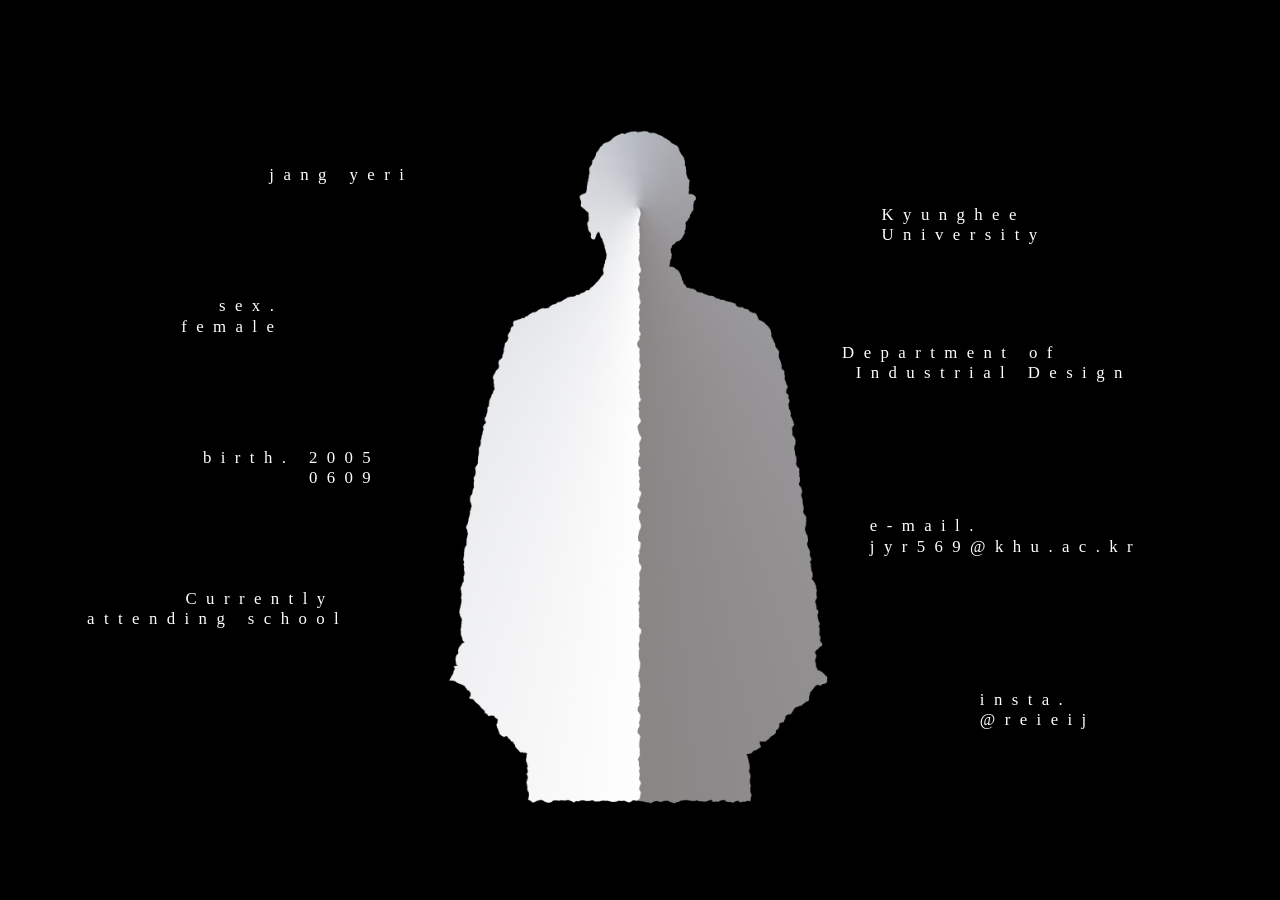
==== index.html @ 070929a3 "일단 moon만 조금 했음" ====
<!doctype html>
<html lang="ko">
<head>
  <meta charset="utf-8" />
  <meta name="viewport" content="width=device-width, initial-scale=1" />
  <title>Desktop - 1</title>
  <link rel="stylesheet" href="./style.css" />
</head>
<body>
  <div class="stage">
    <main class="frame" id="frame">
      <!-- ✅ 1440x1024 좌표계 캔버스 -->
      <div class="canvas" id="canvas">

        <div class="overlay" id="overlay" aria-hidden="true"></div>

        <img class="moon-card" id="moonCard" src="./assets/the-moon.png" alt="" />

        <img class="silhouette" id="silhouette" src="./assets/silhouette.png" alt="" />

        <div class="txt name">jang yeri</div>

        <div class="txt sex">sex.<br>female</div>

        <div class="txt birth">birth. 2005<br>0609</div>

        <div class="txt status">Currently&nbsp;<br>attending school</div>

        <a class="txt uni link" href="https://www.khu.ac.kr/" target="_blank" rel="noopener noreferrer">
          Kyunghee<br>University
        </a>

        <a class="txt dept link" href="https://id.khu.ac.kr/" target="_blank" rel="noopener noreferrer">
          Department of<br>&nbsp;Industrial Design
        </a>

        <button class="txt email copy" type="button" data-copy="jyr569@khu.ac.kr" aria-label="이메일 주소 복사">
          e-mail.<br>jyr569@khu.ac.kr
        </button>

        <a class="txt insta link" href="https://www.instagram.com/reieij/" target="_blank" rel="noopener noreferrer">
          insta.<br>@reieij
        </a>

      </div>
    </main>
  </div>

  <script>
    // =========================
    // ✅ 핵심: 프레임 "실제 보이는 크기"를 통일시키는 스케일 계산
    // =========================
    const BASE_W = 1440;
    const BASE_H = 1024;

    const frame = document.getElementById("frame");
    const canvas = document.getElementById("canvas");

    function setScale() {
      const s = Math.min(
        1,
        (window.innerWidth - 40) / BASE_W,
        (window.innerHeight - 40) / BASE_H
      );
      frame.style.setProperty("--s", s);
      canvas.style.setProperty("--s", s);
    }

    window.addEventListener("resize", setScale);
    setScale();

    // =========================
    // 설정값 (피그마 기반)
    // =========================
    const FRAME_W = 1440;
    const FRAME_H = 1024;

    const CARD_W = 371;
    const CARD_H = 636;
    const CARD_TOP = 214;

    const CARD_START_LEFT = (FRAME_W / 2) - CARD_W; // 349
    const CARD_END_LEFT = 0;
    const EDGE_EPS = 0.5;

    const silhouette = document.getElementById("silhouette");
    const moonCard = document.getElementById("moonCard");

    // 이메일 복사
    const copyBtn = document.querySelector(".copy");
    copyBtn?.addEventListener("click", async () => {
      const text = copyBtn.dataset.copy || "";
      if (!text) return;
      try {
        await navigator.clipboard.writeText(text);
      } catch {
        const ta = document.createElement("textarea");
        ta.value = text;
        document.body.appendChild(ta);
        ta.select();
        document.execCommand("copy");
        ta.remove();
      }
    });

    let active = false;
    let reachedEdge = false;
    let finalTimer = null;

    function applyCard(leftPx) {
      moonCard.style.left = `${leftPx}px`;
      moonCard.style.top = `${CARD_TOP}px`;
      moonCard.style.width = `${CARD_W}px`;
      moonCard.style.height = `${CARD_H}px`;
    }

    function getScale() {
      // ✅ 이제 rect.width는 "실제 보이는 프레임 폭"이라서 scale이 안정적으로 나옴
      const rect = frame.getBoundingClientRect();
      return rect.width / FRAME_W;
    }

    function clamp(v, min, max) { return Math.max(min, Math.min(max, v)); }
    function lerp(a, b, t) { return a + (b - a) * t; }
    function easeOutCubic(t) { return 1 - Math.pow(1 - t, 3); }

    function setOverlay(on) {
      canvas.classList.toggle("overlay-on", on);
    }
    function setFinal(on) {
      canvas.classList.toggle("final-on", on);
    }
    function clearFinalTimer() {
      if (finalTimer) {
        clearTimeout(finalTimer);
        finalTimer = null;
      }
    }

    applyCard(CARD_START_LEFT);
    moonCard.classList.add("is-hidden");

    silhouette.addEventListener("click", () => {
      active = !active;

      if (active) {
        moonCard.classList.remove("is-hidden");
        reachedEdge = false;
        clearFinalTimer();
        setFinal(false);
        setOverlay(false);
        applyCard(CARD_START_LEFT);
      } else {
        moonCard.classList.add("is-hidden");
        reachedEdge = false;
        clearFinalTimer();
        setFinal(false);
        setOverlay(false);
        applyCard(CARD_START_LEFT);
      }
    });

    window.addEventListener("mousemove", (e) => {
      if (!active) return;

      const rect = frame.getBoundingClientRect();
      const scale = getScale();

      if (
        e.clientX < rect.left || e.clientX > rect.right ||
        e.clientY < rect.top  || e.clientY > rect.bottom
      ) return;

      const x = (e.clientX - rect.left) / scale;

      const centerX = FRAME_W / 2;
      const raw = (centerX - x) / centerX;
      const t = clamp(raw, 0, 1);
      const eased = easeOutCubic(t);

      const left = lerp(CARD_START_LEFT, CARD_END_LEFT, eased);
      applyCard(left);

      if (left <= CARD_END_LEFT + EDGE_EPS) {
        if (!reachedEdge) {
          reachedEdge = true;
          setOverlay(true);

          clearFinalTimer();
          finalTimer = setTimeout(() => {
            setFinal(true);

            setTimeout(() => {
              window.location.href = "./moon.html";
            }, 900);
          }, 650);
        }
      } else {
        if (reachedEdge) {
          reachedEdge = false;
          clearFinalTimer();
          setFinal(false);
          setOverlay(false);
        }
      }
    });

    window.addEventListener("keydown", (e) => {
      if (e.key === "Escape") {
        active = false;
        moonCard.classList.add("is-hidden");
        reachedEdge = false;
        clearFinalTimer();
        setFinal(false);
        setOverlay(false);
        applyCard(CARD_START_LEFT);
      }
    });
  </script>
</body>
</html>
---- style.css ----
@font-face {
    font-family: "Pretendard";
    src: url("./fonts/PretendardVariable.ttf") format("truetype");
    font-weight: 100 900;
    font-style: normal;
    font-display: swap;
  }
  
  /* ✅ soya_ssal9 폰트 등록 (fonts 폴더에 소야쌀9.ttf가 있어야 함) */
  @font-face {
    font-family: "soya_ssal9";
    src: url("./fonts/소야쌀9.ttf") format("truetype");
    font-weight: 400;
    font-style: normal;
    font-display: swap;
  }
  
  * { box-sizing: border-box; }
  html, body {
    width: 100%;
    height: 100%;
    overflow: hidden; /* ✅ 스크롤바 자체를 없애서 100vw 차이 방지 */
  }
  
  body{
    margin:0;
    background:#000;            /* ✅ 바깥은 무조건 검정 */
    min-height:100vh;
  }
  
  /* ✅ 화면 중앙 정렬 */
  .stage{
    width:100vw;
    height:100vh;
    display:grid;
    place-items:center;
    overflow:hidden;
  }
  
  /* ✅ 프레임(=작품 화면)의 "실제 보이는 크기"를 고정
     - JS가 --s(스케일)을 계산해서 넣어줄 거임 */
  .frame{
    position:relative;
    width: calc(1440px * var(--s, 1));
    height: calc(1024px * var(--s, 1));
    overflow:hidden;
  }
  
  /* ✅ 내부 캔버스는 항상 1440x1024 좌표계 유지 */
  .canvas{
    position:absolute;
    left:0; top:0;
    width:1440px;
    height:1024px;
    transform-origin: top left;
    transform: scale(var(--s, 1));
  }
  
  /* ===============================
     index에서 쓰는 요소들
  =============================== */
  .overlay{
    position:absolute;
    inset:0;
    pointer-events:none;
    opacity:0;
    transition: opacity 360ms ease, background-color 900ms ease;
    z-index:10;
  }
  
  .canvas.overlay-on .overlay{
    opacity:1;
    background: rgba(255, 249, 235, 0.62);
    backdrop-filter: blur(10px);
    -webkit-backdrop-filter: blur(10px);
  }
  
  .canvas.final-on{
    background:#FFF9EB;
    transition: background-color 900ms ease;
  }
  
  .canvas.final-on .overlay{
    background:#FFF9EB;
  }
  
  .canvas.final-on .moon-card,
  .canvas.final-on .silhouette,
  .canvas.final-on .txt{
    transition: opacity 900ms ease;
    opacity:0;
  }
  
  /* The Moon 카드 (index) */
  .moon-card{
    position:absolute;
    width:371px;
    height:636px;
    top:214px;
    left:349px;
    display:block;
    z-index:30;
    user-select:none;
    -webkit-user-drag:none;
  }
  
  .moon-card.is-hidden{
    opacity:0;
    pointer-events:none;
  }
  
  /* 실루엣 */
  .silhouette{
    position:absolute;
    width:459px;
    height:811px;
    left: calc(50% - 459px/2 - 0.5px);
    top:126px;
    object-fit:contain;
    display:block;
    z-index:35;
    cursor:pointer;
    user-select:none;
    -webkit-user-drag:none;
  }
  
  /* 텍스트 */
  .txt{
    position:absolute;
    font-family:"Pretendard";
    font-weight:400;
    font-size:20px;
    line-height:24px;
    letter-spacing:0.56em;
    color:#fff;
    white-space: pre-line;
    z-index:20;
  }
  
  /* 링크 스타일 */
  .link{
    text-decoration:none;
    color:#fff;
    cursor:pointer;
  }
  .copy{
    background:transparent;
    border:0;
    padding:0;
    color:#fff;
    cursor:pointer;
    text-align:left;
  }
  .link:hover, .copy:hover{ opacity:0.75; }
  
  /* 좌표 */
  .name { left: 279px; top: 171px; }
  .sex { left: 174px; top: 328px; text-align:right; }
  .birth { left: 200px; top: 508px; text-align:right; }
  .status { left: 62px; top: 676px; text-align:right; }
  .uni { left: 1008px; top: 195px; }
  .dept { left: 961px; top: 359px; }
  .email { left: 994px; top: 566px; }
  .insta { left: 1125px; top: 773px; }
  
  /* ===============================
     MOON PAGE
  =============================== */
  .canvas.frame-moon{
    background:#FFF9EB; /* 프레임 내부만 베이지 */
  }
  
  .moon-center-card{
    position:absolute;
    left:50%;
    top:50%;
    transform: translate(-50%, -50%) scale(var(--scale, 1));
    transform-origin:center center;
    display:block;
    user-select:none;
    -webkit-user-drag:none;
    will-change: transform, opacity;
    transition: opacity 250ms ease;
    z-index:5;
  }
  
  .moon-card-hide{
    opacity:0;
    pointer-events:none;
  }
  
  .moon-pattern{
    position:absolute;
    inset:0;
    opacity:0;
    transition: opacity 450ms ease;
    pointer-events:none;
  
    background-image: url("./assets/moon-pattern.png");
    background-repeat: repeat;
    background-size: 1000px 1000px; /* 유지 */
  
    z-index:1;
  }
  
  .moon-pattern.is-on{ opacity:1; }
  
  /* ===============================
     FRIENDS (Desktop - 16)
  =============================== */
  .canvas.frame-friends{
    background:#FFF9EB;
  }
  
  /* ✅ friends 등장 애니메이션 래퍼 */
  .friends-enter{
    position:absolute;
    inset:0;
    opacity:0;
    transform: scale(0.985);
    transform-origin: 50% 50%;
    transition: opacity 650ms ease, transform 650ms ease;
  }
  
  .friends-enter.is-on{
    opacity:1;
    transform: scale(1);
  }
  
  /* 패턴: moon과 동일 */
  .friends-pattern{
    position:absolute;
    inset:0;
    pointer-events:none;
    z-index:0;
  
    background-image: url("./assets/moon-pattern.png");
    background-repeat: repeat;
    background-size: 1000px 1000px;
  }
  
  /* 배경 아트보드: 가로 1440 기준 중앙 배치 */
  .friends-artboard{
    position:absolute;
    left:50%;
    top:50%;
    transform: translate(-50%, -50%);
    width:1440px;
    height:auto;
  
    display:block;
    pointer-events:none;
    z-index:1;
  }
  
  /* 문구 */
  .friends-title{
    position:absolute;
    width:664px;
    height:48px;
    left: calc(50% - 664px/2);
    top:238px;
  
    font-family:'soya_ssal9';
    font-style: normal;
    font-weight:400;
    font-size:40px;
    line-height:48px;
  
    color:#FFFFFF;
    z-index:10;
  }
  
  .friends-sub{
    position:absolute;
    width:555px;
    height:24px;
    left: calc(50% - 555px/2 + 0.5px);
    top:210px;
  
    font-family:'soya_ssal9';
    font-style: normal;
    font-weight:400;
    font-size:19px;          /* ✅ 1 낮춤 */
    line-height:24px;
    letter-spacing:0.71em;
  
    color:#FFFFFF;
    z-index:10;
  }
  
  /* 번호 */
  .friends-num{
    position:absolute;
    font-family:'Passero One';
    font-style: normal;
    font-weight:400;
    font-size:40px;
    line-height:48px;
    color:#000000;
    z-index:12;
  }
  
  .friends-num.n1{ left:364px; top:352px; font-size:36px; line-height:43px; }
  .friends-num.n2{ left:482px; top:582px; }
  .friends-num.n3{ left:823px; top:580px; }
  .friends-num.n4{ left:1053px; top:344px; }
  
  /* 동물 버튼 */
  .animal{
    position:absolute;
    background:transparent;
    border:0;
    padding:0;
    cursor:pointer;
    z-index:20;
    outline:none;
  }
  
  /* 이미지 두 장 겹침 */
  .animal-basic,
  .animal-color{
    position:absolute;
    inset:0;
    width:100%;
    height:100%;
    object-fit:contain;
    user-select:none;
    -webkit-user-drag:none;
  }
  
  /* ✅ 교체 방식: 기본 보임 / 컬러 숨김 */
  .animal-basic{ opacity:1; }
  .animal-color{ opacity:0; pointer-events:none; }
  
  /* hover 시 교체 */
  .animal:hover .animal-basic{ opacity:0; }
  .animal:hover .animal-color{ opacity:1; }
  
  /* 선택 고정 */
  .animal.is-selected .animal-basic{ opacity:0; }
  .animal.is-selected .animal-color{ opacity:1; }
  
  /* 피그마 확정 좌표 */
  .animal.a1{ left: 310px; top: 344px; width: 254px; height: 295px; }      /* snake */
  .animal.a2{ left: 492px; top: 610px; width: 198px; height: 204px; }      /* frog */
  .animal.a3{ left: 790px; top: 651px; width: 249px; height: 149px; }      /* spider */
  .animal.a4{ left: 851px; top: 368px; width: 284.5px; height: 216px; }    /* 91 */
  
/* ===============================
   FRIENDS: 선택 후 black_cloud 연출
=============================== */

/* overlay는 캔버스(1440x1024) 전체를 덮는 레이어 */
.friends-overlay{
    position:absolute;
    inset:0;
    opacity:0;
    pointer-events:none;
    z-index:200; /* 동물/텍스트보다 위 */
    transition: opacity 200ms ease;
  }
  
  .friends-overlay.is-on{
    opacity:1;
  }
  
  /* ✅ 마지막에 베이지가 남는 문제 해결용 "검정 완전 덮기" 레이어 */
  .black-fill{
    position:absolute;
    inset:0;
    background:#000;
    opacity:0;
    transition: opacity 900ms ease;
    z-index:0;
  }
  
  /* ✅ is-expand(덮기 단계)에서 검정이 완전히 올라오게 */
  .friends-overlay.is-expand .black-fill{
    opacity:1;
  }
  
  /* black_cloud (정중앙 png) */
  .black-cloud{
    position:absolute;
    left:50%;
    top:50%;
    width:974px;     /* 피그마 Vector 크기 */
    height:618px;
    transform: translate(-50%, -50%) scale(var(--cloud-scale, 0.72));
    transform-origin:center center;
    will-change: transform, opacity;
    opacity:1;
    transition: transform 1400ms ease;
    z-index:1; /* ✅ black-fill 위 */
  }
  
  /* 텍스트 공통 */
  .cloud-text{
    position:absolute;
    left:50%;
    top:50%;
    transform: translate(-50%, -50%);
    width: 640px;
    text-align:center;
  
    font-family: 'soya_ssal9';
    font-weight:400;
    font-size:40px;
    line-height:48px;
    color:#FFFFFF;
  
    opacity:0;
    transition: opacity 220ms ease;
    z-index:2; /* ✅ black-cloud 위 */
  }
  
  /* 1번 문구 */
  .cloud-text-1.is-on{ opacity:1; }
  
  /* 2번 문구 */
  .cloud-text-2{ opacity:0; }
  .cloud-text-2.is-on{ opacity:1; }
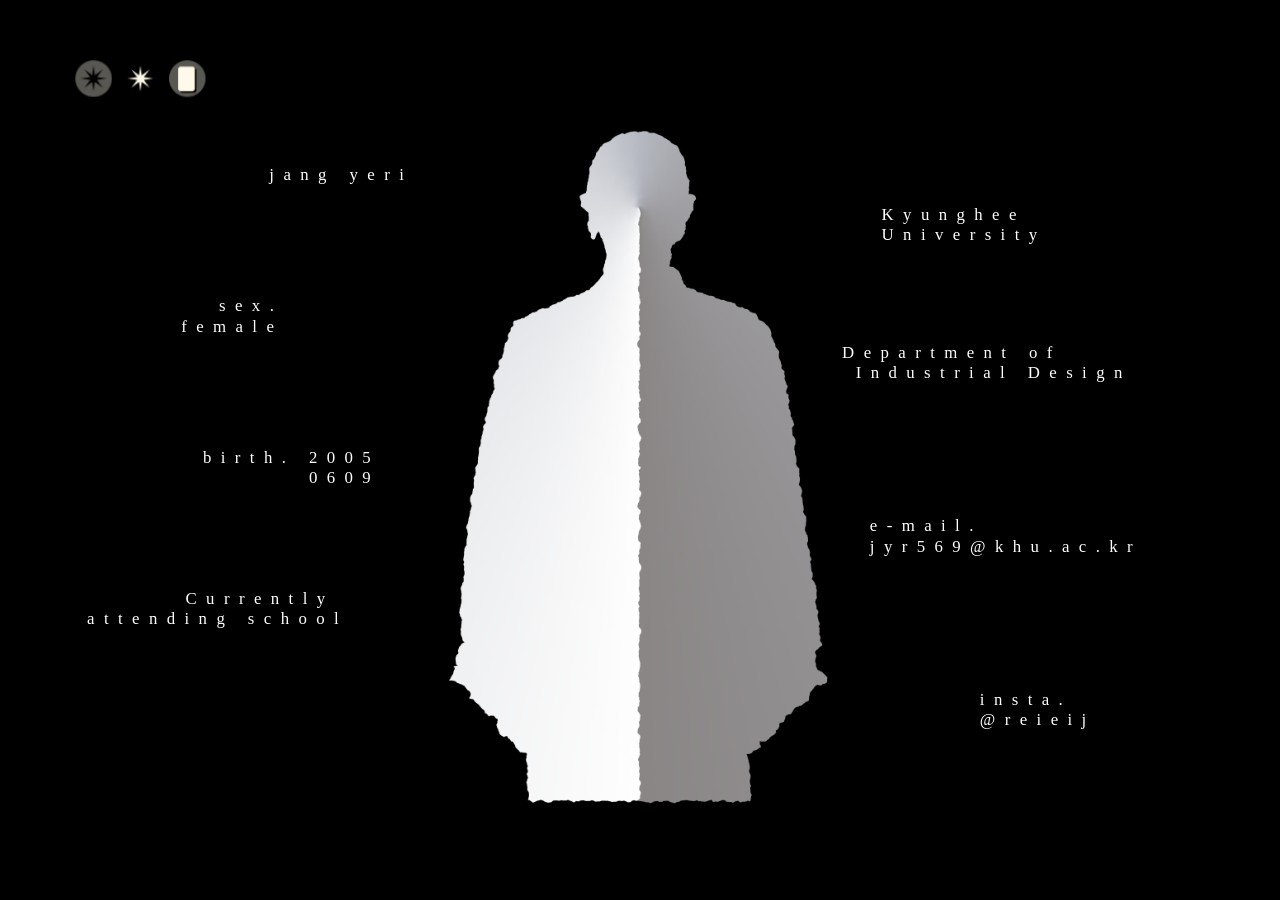
==== commit a5909cad: "더 다듬기" ====
--- a/index.html
+++ b/index.html
@@ -14,7 +14,11 @@
 
         <div class="overlay" id="overlay" aria-hidden="true"></div>
 
+        <!-- ✅ Moon 카드 -->
         <img class="moon-card" id="moonCard" src="./assets/the-moon.png" alt="" />
+
+        <!-- ✅ Sun 카드 (Moon과 동일 기능, 반대 방향) -->
+        <img class="sun-card" id="sunCard" src="./assets/the-sun.png" alt="" draggable="false" />
 
         <img class="silhouette" id="silhouette" src="./assets/silhouette.png" alt="" />
 
@@ -41,6 +45,21 @@
         <a class="txt insta link" href="https://www.instagram.com/reieij/" target="_blank" rel="noopener noreferrer">
           insta.<br>@reieij
         </a>
+
+        <!-- ✅ 좌측 하단 바로가기 토큰 (index / moon-room / sun-room 전용) -->
+<div class="nav-tokens" aria-label="quick navigation">
+  <button class="nav-token" type="button" id="MoonGo" aria-label="MoonGo">
+    <img src="./assets/MoonGo.png" alt="" draggable="false" />
+  </button>
+
+  <button class="nav-token" type="button" id="SunGo" aria-label="SunGo">
+    <img src="./assets/SunGo.png" alt="" draggable="false" />
+  </button>
+
+  <button class="nav-token" type="button" id="HomeGo" aria-label="HomeGo">
+    <img src="./assets/HomeGo.png" alt="" draggable="false" />
+  </button>
+</div>
 
       </div>
     </main>
@@ -79,12 +98,21 @@
     const CARD_H = 636;
     const CARD_TOP = 214;
 
+    // Moon: 중앙(왼쪽 절반)에서 시작 → 왼쪽 끝(0)으로
+    // ✅ moon의 오른쪽 경계가 중심선(720)에 붙는 시작점
     const CARD_START_LEFT = (FRAME_W / 2) - CARD_W; // 349
     const CARD_END_LEFT = 0;
+
+    // Sun: "중심선(1440/2)"에서 시작 → 오른쪽 끝으로
+    // ✅ sun의 왼쪽 경계가 중심선(720)에 붙는 시작점
+    const SUN_START_LEFT = (FRAME_W / 2); // 720
+    const SUN_END_LEFT = FRAME_W - CARD_W;
+
     const EDGE_EPS = 0.5;
 
     const silhouette = document.getElementById("silhouette");
     const moonCard = document.getElementById("moonCard");
+    const sunCard = document.getElementById("sunCard");
 
     // 이메일 복사
     const copyBtn = document.querySelector(".copy");
@@ -107,15 +135,22 @@
     let reachedEdge = false;
     let finalTimer = null;
 
-    function applyCard(leftPx) {
+    function applyMoonCard(leftPx) {
       moonCard.style.left = `${leftPx}px`;
       moonCard.style.top = `${CARD_TOP}px`;
       moonCard.style.width = `${CARD_W}px`;
       moonCard.style.height = `${CARD_H}px`;
     }
 
+    function applySunCard(leftPx) {
+      sunCard.style.left = `${leftPx}px`;
+      sunCard.style.top = `${CARD_TOP}px`;
+      sunCard.style.width = `${CARD_W}px`;
+      sunCard.style.height = `${CARD_H}px`;
+    }
+
     function getScale() {
-      // ✅ 이제 rect.width는 "실제 보이는 프레임 폭"이라서 scale이 안정적으로 나옴
+      // ✅ rect.width는 "실제 보이는 프레임 폭"이라서 scale이 안정적으로 나옴
       const rect = frame.getBoundingClientRect();
       return rect.width / FRAME_W;
     }
@@ -137,26 +172,40 @@
       }
     }
 
-    applyCard(CARD_START_LEFT);
+    // 초기 위치(둘 다 중심선에 붙어있는 "대기" 위치)
+    applyMoonCard(CARD_START_LEFT);
+    applySunCard(SUN_START_LEFT);
+
+    // 시작은 둘 다 숨김
     moonCard.classList.add("is-hidden");
+    sunCard.classList.add("is-hidden");
 
     silhouette.addEventListener("click", () => {
       active = !active;
 
       if (active) {
+        // ✅ active 켜면 일단 moon만 보여주고 시작(왼쪽 감성)
         moonCard.classList.remove("is-hidden");
+        sunCard.classList.add("is-hidden");
+
         reachedEdge = false;
         clearFinalTimer();
         setFinal(false);
         setOverlay(false);
-        applyCard(CARD_START_LEFT);
+
+        applyMoonCard(CARD_START_LEFT);
+        applySunCard(SUN_START_LEFT);
       } else {
         moonCard.classList.add("is-hidden");
+        sunCard.classList.add("is-hidden");
+
         reachedEdge = false;
         clearFinalTimer();
         setFinal(false);
         setOverlay(false);
-        applyCard(CARD_START_LEFT);
+
+        applyMoonCard(CARD_START_LEFT);
+        applySunCard(SUN_START_LEFT);
       }
     });
 
@@ -172,35 +221,105 @@
       ) return;
 
       const x = (e.clientX - rect.left) / scale;
-
       const centerX = FRAME_W / 2;
-      const raw = (centerX - x) / centerX;
-      const t = clamp(raw, 0, 1);
-      const eased = easeOutCubic(t);
-
-      const left = lerp(CARD_START_LEFT, CARD_END_LEFT, eased);
-      applyCard(left);
-
-      if (left <= CARD_END_LEFT + EDGE_EPS) {
-        if (!reachedEdge) {
-          reachedEdge = true;
-          setOverlay(true);
-
-          clearFinalTimer();
-          finalTimer = setTimeout(() => {
-            setFinal(true);
-
-            setTimeout(() => {
-              window.location.href = "./moon.html";
-            }, 900);
-          }, 650);
-        }
-      } else {
-        if (reachedEdge) {
+
+      // =========================
+      // ✅ 좌/우에 따라 카드 1장만 보이기
+      // =========================
+      const isLeftSide = (x <= centerX);
+
+      if (isLeftSide) {
+        // 🌙 왼쪽: moon만 보임
+        if (moonCard.classList.contains("is-hidden")) {
+          moonCard.classList.remove("is-hidden");
+          sunCard.classList.add("is-hidden");
+
           reachedEdge = false;
           clearFinalTimer();
           setFinal(false);
           setOverlay(false);
+
+          // sun은 중심선으로 다시 붙여둠(대기)
+          applySunCard(SUN_START_LEFT);
+        }
+
+        // 🌙 MOON: 중심선에서 시작해서 왼쪽 끝으로
+        const rawMoon = (centerX - x) / centerX;  // 0(중앙) -> 1(왼쪽 끝)
+        const tMoon = clamp(rawMoon, 0, 1);
+        const easedMoon = easeOutCubic(tMoon);
+
+        const moonLeft = lerp(CARD_START_LEFT, CARD_END_LEFT, easedMoon);
+        applyMoonCard(moonLeft);
+
+        const moonHit = (moonLeft <= CARD_END_LEFT + EDGE_EPS);
+
+        if (moonHit) {
+          if (!reachedEdge) {
+            reachedEdge = true;
+            setOverlay(true);
+
+            clearFinalTimer();
+            finalTimer = setTimeout(() => {
+              setFinal(true);
+              setTimeout(() => {
+                window.location.href = "./moon.html";
+              }, 900);
+            }, 650);
+          }
+        } else {
+          if (reachedEdge) {
+            reachedEdge = false;
+            clearFinalTimer();
+            setFinal(false);
+            setOverlay(false);
+          }
+        }
+
+      } else {
+        // ☀️ 오른쪽: sun만 보임
+        if (sunCard.classList.contains("is-hidden")) {
+          sunCard.classList.remove("is-hidden");
+          moonCard.classList.add("is-hidden");
+
+          reachedEdge = false;
+          clearFinalTimer();
+          setFinal(false);
+          setOverlay(false);
+
+          // moon은 중심선 기준 시작 위치로 다시(대기)
+          applyMoonCard(CARD_START_LEFT);
+        }
+
+        // ☀️ SUN: 중심선에서 시작해서 오른쪽 끝으로
+        const rawSun = (x - centerX) / centerX;   // 0(중앙) -> 1(오른쪽 끝)
+        const tSun = clamp(rawSun, 0, 1);
+        const easedSun = easeOutCubic(tSun);
+
+        const sunLeft = lerp(SUN_START_LEFT, SUN_END_LEFT, easedSun);
+        applySunCard(sunLeft);
+
+        const sunHit = (sunLeft >= SUN_END_LEFT - EDGE_EPS);
+
+        if (sunHit) {
+          if (!reachedEdge) {
+            reachedEdge = true;
+            setOverlay(true);
+
+            clearFinalTimer();
+            finalTimer = setTimeout(() => {
+              setFinal(true);
+              setTimeout(() => {
+                window.location.href = "./sun.html";
+              }, 900);
+            }, 650);
+          }
+        } else {
+          if (reachedEdge) {
+            reachedEdge = false;
+            clearFinalTimer();
+            setFinal(false);
+            setOverlay(false);
+          }
         }
       }
     });
@@ -208,14 +327,36 @@
     window.addEventListener("keydown", (e) => {
       if (e.key === "Escape") {
         active = false;
+
         moonCard.classList.add("is-hidden");
+        sunCard.classList.add("is-hidden");
+
         reachedEdge = false;
         clearFinalTimer();
         setFinal(false);
         setOverlay(false);
-        applyCard(CARD_START_LEFT);
+
+        applyMoonCard(CARD_START_LEFT);
+        applySunCard(SUN_START_LEFT);
       }
     });
+
+    // =========================
+// ✅ 좌측 하단 토큰 네비게이션 (index)
+// =========================
+document.getElementById("MoonGo")?.addEventListener("click", () => {
+  window.location.href = "./moon-room.html";
+});
+
+document.getElementById("SunGo")?.addEventListener("click", () => {
+  // ✅ sun-room.html은 나중에 만들 예정
+  // window.location.href = "./sun-room.html";
+});
+
+document.getElementById("HomeGo")?.addEventListener("click", () => {
+  // ✅ index에서 HomeGo는 "새로고침" 용도
+  window.location.reload();
+});
   </script>
 </body>
 </html>
--- a/style.css
+++ b/style.css
@@ -1,423 +1,618 @@
 @font-face {
-    font-family: "Pretendard";
-    src: url("./fonts/PretendardVariable.ttf") format("truetype");
-    font-weight: 100 900;
-    font-style: normal;
-    font-display: swap;
-  }
-  
-  /* ✅ soya_ssal9 폰트 등록 (fonts 폴더에 소야쌀9.ttf가 있어야 함) */
-  @font-face {
-    font-family: "soya_ssal9";
-    src: url("./fonts/소야쌀9.ttf") format("truetype");
-    font-weight: 400;
-    font-style: normal;
-    font-display: swap;
-  }
-  
-  * { box-sizing: border-box; }
-  html, body {
-    width: 100%;
-    height: 100%;
-    overflow: hidden; /* ✅ 스크롤바 자체를 없애서 100vw 차이 방지 */
-  }
-  
-  body{
-    margin:0;
-    background:#000;            /* ✅ 바깥은 무조건 검정 */
-    min-height:100vh;
-  }
-  
-  /* ✅ 화면 중앙 정렬 */
-  .stage{
-    width:100vw;
-    height:100vh;
-    display:grid;
-    place-items:center;
-    overflow:hidden;
-  }
-  
-  /* ✅ 프레임(=작품 화면)의 "실제 보이는 크기"를 고정
-     - JS가 --s(스케일)을 계산해서 넣어줄 거임 */
-  .frame{
-    position:relative;
-    width: calc(1440px * var(--s, 1));
-    height: calc(1024px * var(--s, 1));
-    overflow:hidden;
-  }
-  
-  /* ✅ 내부 캔버스는 항상 1440x1024 좌표계 유지 */
-  .canvas{
-    position:absolute;
-    left:0; top:0;
-    width:1440px;
-    height:1024px;
-    transform-origin: top left;
-    transform: scale(var(--s, 1));
-  }
-  
-  /* ===============================
-     index에서 쓰는 요소들
-  =============================== */
-  .overlay{
-    position:absolute;
-    inset:0;
-    pointer-events:none;
-    opacity:0;
-    transition: opacity 360ms ease, background-color 900ms ease;
-    z-index:10;
-  }
-  
-  .canvas.overlay-on .overlay{
-    opacity:1;
-    background: rgba(255, 249, 235, 0.62);
-    backdrop-filter: blur(10px);
-    -webkit-backdrop-filter: blur(10px);
-  }
-  
-  .canvas.final-on{
-    background:#FFF9EB;
-    transition: background-color 900ms ease;
-  }
-  
-  .canvas.final-on .overlay{
-    background:#FFF9EB;
-  }
-  
-  .canvas.final-on .moon-card,
-  .canvas.final-on .silhouette,
-  .canvas.final-on .txt{
-    transition: opacity 900ms ease;
-    opacity:0;
-  }
-  
-  /* The Moon 카드 (index) */
-  .moon-card{
-    position:absolute;
-    width:371px;
-    height:636px;
-    top:214px;
-    left:349px;
-    display:block;
-    z-index:30;
-    user-select:none;
-    -webkit-user-drag:none;
-  }
-  
-  .moon-card.is-hidden{
-    opacity:0;
-    pointer-events:none;
-  }
-  
-  /* 실루엣 */
-  .silhouette{
-    position:absolute;
-    width:459px;
-    height:811px;
-    left: calc(50% - 459px/2 - 0.5px);
-    top:126px;
-    object-fit:contain;
-    display:block;
-    z-index:35;
-    cursor:pointer;
-    user-select:none;
-    -webkit-user-drag:none;
-  }
-  
-  /* 텍스트 */
-  .txt{
-    position:absolute;
-    font-family:"Pretendard";
-    font-weight:400;
-    font-size:20px;
-    line-height:24px;
-    letter-spacing:0.56em;
-    color:#fff;
-    white-space: pre-line;
-    z-index:20;
-  }
-  
-  /* 링크 스타일 */
-  .link{
-    text-decoration:none;
-    color:#fff;
-    cursor:pointer;
-  }
-  .copy{
-    background:transparent;
-    border:0;
-    padding:0;
-    color:#fff;
-    cursor:pointer;
-    text-align:left;
-  }
-  .link:hover, .copy:hover{ opacity:0.75; }
-  
-  /* 좌표 */
-  .name { left: 279px; top: 171px; }
-  .sex { left: 174px; top: 328px; text-align:right; }
-  .birth { left: 200px; top: 508px; text-align:right; }
-  .status { left: 62px; top: 676px; text-align:right; }
-  .uni { left: 1008px; top: 195px; }
-  .dept { left: 961px; top: 359px; }
-  .email { left: 994px; top: 566px; }
-  .insta { left: 1125px; top: 773px; }
-  
-  /* ===============================
-     MOON PAGE
-  =============================== */
-  .canvas.frame-moon{
-    background:#FFF9EB; /* 프레임 내부만 베이지 */
-  }
-  
-  .moon-center-card{
-    position:absolute;
-    left:50%;
-    top:50%;
-    transform: translate(-50%, -50%) scale(var(--scale, 1));
-    transform-origin:center center;
-    display:block;
-    user-select:none;
-    -webkit-user-drag:none;
-    will-change: transform, opacity;
-    transition: opacity 250ms ease;
-    z-index:5;
-  }
-  
-  .moon-card-hide{
-    opacity:0;
-    pointer-events:none;
-  }
-  
-  .moon-pattern{
-    position:absolute;
-    inset:0;
-    opacity:0;
-    transition: opacity 450ms ease;
-    pointer-events:none;
-  
-    background-image: url("./assets/moon-pattern.png");
-    background-repeat: repeat;
-    background-size: 1000px 1000px; /* 유지 */
-  
-    z-index:1;
-  }
-  
-  .moon-pattern.is-on{ opacity:1; }
-  
-  /* ===============================
-     FRIENDS (Desktop - 16)
-  =============================== */
-  .canvas.frame-friends{
-    background:#FFF9EB;
-  }
-  
-  /* ✅ friends 등장 애니메이션 래퍼 */
-  .friends-enter{
-    position:absolute;
-    inset:0;
-    opacity:0;
-    transform: scale(0.985);
-    transform-origin: 50% 50%;
-    transition: opacity 650ms ease, transform 650ms ease;
-  }
-  
-  .friends-enter.is-on{
-    opacity:1;
-    transform: scale(1);
-  }
-  
-  /* 패턴: moon과 동일 */
-  .friends-pattern{
-    position:absolute;
-    inset:0;
-    pointer-events:none;
-    z-index:0;
-  
-    background-image: url("./assets/moon-pattern.png");
-    background-repeat: repeat;
-    background-size: 1000px 1000px;
-  }
-  
-  /* 배경 아트보드: 가로 1440 기준 중앙 배치 */
-  .friends-artboard{
-    position:absolute;
-    left:50%;
-    top:50%;
-    transform: translate(-50%, -50%);
-    width:1440px;
-    height:auto;
-  
-    display:block;
-    pointer-events:none;
-    z-index:1;
-  }
-  
-  /* 문구 */
-  .friends-title{
-    position:absolute;
-    width:664px;
-    height:48px;
-    left: calc(50% - 664px/2);
-    top:238px;
-  
-    font-family:'soya_ssal9';
-    font-style: normal;
-    font-weight:400;
-    font-size:40px;
-    line-height:48px;
-  
-    color:#FFFFFF;
-    z-index:10;
-  }
-  
-  .friends-sub{
-    position:absolute;
-    width:555px;
-    height:24px;
-    left: calc(50% - 555px/2 + 0.5px);
-    top:210px;
-  
-    font-family:'soya_ssal9';
-    font-style: normal;
-    font-weight:400;
-    font-size:19px;          /* ✅ 1 낮춤 */
-    line-height:24px;
-    letter-spacing:0.71em;
-  
-    color:#FFFFFF;
-    z-index:10;
-  }
-  
-  /* 번호 */
-  .friends-num{
-    position:absolute;
-    font-family:'Passero One';
-    font-style: normal;
-    font-weight:400;
-    font-size:40px;
-    line-height:48px;
-    color:#000000;
-    z-index:12;
-  }
-  
-  .friends-num.n1{ left:364px; top:352px; font-size:36px; line-height:43px; }
-  .friends-num.n2{ left:482px; top:582px; }
-  .friends-num.n3{ left:823px; top:580px; }
-  .friends-num.n4{ left:1053px; top:344px; }
-  
-  /* 동물 버튼 */
-  .animal{
-    position:absolute;
-    background:transparent;
-    border:0;
-    padding:0;
-    cursor:pointer;
-    z-index:20;
-    outline:none;
-  }
-  
-  /* 이미지 두 장 겹침 */
-  .animal-basic,
-  .animal-color{
-    position:absolute;
-    inset:0;
-    width:100%;
-    height:100%;
-    object-fit:contain;
-    user-select:none;
-    -webkit-user-drag:none;
-  }
-  
-  /* ✅ 교체 방식: 기본 보임 / 컬러 숨김 */
-  .animal-basic{ opacity:1; }
-  .animal-color{ opacity:0; pointer-events:none; }
-  
-  /* hover 시 교체 */
-  .animal:hover .animal-basic{ opacity:0; }
-  .animal:hover .animal-color{ opacity:1; }
-  
-  /* 선택 고정 */
-  .animal.is-selected .animal-basic{ opacity:0; }
-  .animal.is-selected .animal-color{ opacity:1; }
-  
-  /* 피그마 확정 좌표 */
-  .animal.a1{ left: 310px; top: 344px; width: 254px; height: 295px; }      /* snake */
-  .animal.a2{ left: 492px; top: 610px; width: 198px; height: 204px; }      /* frog */
-  .animal.a3{ left: 790px; top: 651px; width: 249px; height: 149px; }      /* spider */
-  .animal.a4{ left: 851px; top: 368px; width: 284.5px; height: 216px; }    /* 91 */
-  
+  font-family: "Pretendard";
+  src: url("./fonts/PretendardVariable.ttf") format("truetype");
+  font-weight: 100 900;
+  font-style: normal;
+  font-display: swap;
+}
+
+/* ✅ soya_ssal9 폰트 등록 (fonts 폴더에 소야쌀9.ttf가 있어야 함) */
+@font-face {
+  font-family: "soya_ssal9";
+  src: url("./fonts/소야쌀9.ttf") format("truetype");
+  font-weight: 400;
+  font-style: normal;
+  font-display: swap;
+}
+
+* { box-sizing: border-box; }
+html, body {
+  width: 100%;
+  height: 100%;
+  overflow: hidden; /* ✅ 스크롤바 자체를 없애서 100vw 차이 방지 */
+}
+
+body{
+  margin:0;
+  background:#000;            /* ✅ 바깥은 무조건 검정 */
+  min-height:100vh;
+}
+
+/* ✅ 화면 중앙 정렬 */
+.stage{
+  width:100vw;
+  height:100vh;
+  display:grid;
+  place-items:center;
+  overflow:hidden;
+}
+
+/* ✅ 프레임(=작품 화면)의 "실제 보이는 크기"를 고정
+   - JS가 --s(스케일)을 계산해서 넣어줄 거임 */
+.frame{
+  position:relative;
+  width: calc(1440px * var(--s, 1));
+  height: calc(1024px * var(--s, 1));
+  overflow:hidden;
+}
+
+/* ✅ 내부 캔버스는 항상 1440x1024 좌표계 유지 */
+.canvas{
+  position:absolute;
+  left:0; top:0;
+  width:1440px;
+  height:1024px;
+  transform-origin: top left;
+  transform: scale(var(--s, 1));
+}
+
+/* ===============================
+   index에서 쓰는 요소들
+=============================== */
+.overlay{
+  position:absolute;
+  inset:0;
+  pointer-events:none;
+  opacity:0;
+  transition: opacity 360ms ease, background-color 900ms ease;
+  z-index:10;
+}
+
+.canvas.overlay-on .overlay{
+  opacity:1;
+  background: rgba(255, 249, 235, 0.62);
+  backdrop-filter: blur(10px);
+  -webkit-backdrop-filter: blur(10px);
+}
+
+.canvas.final-on{
+  background:#FFF9EB;
+  transition: background-color 900ms ease;
+}
+
+.canvas.final-on .overlay{
+  background:#FFF9EB;
+}
+
+/* ✅ moon/sun 둘 다 final-on에서 함께 사라지게 */
+.canvas.final-on .moon-card,
+.canvas.final-on .sun-card,
+.canvas.final-on .silhouette,
+.canvas.final-on .txt{
+  transition: opacity 900ms ease;
+  opacity:0;
+}
+
+/* The Moon 카드 (index) */
+.moon-card{
+  position:absolute;
+  width:371px;
+  height:636px;
+  top:214px;
+  left:349px;
+  display:block;
+  z-index:30;
+  user-select:none;
+  -webkit-user-drag:none;
+}
+
+.moon-card.is-hidden{
+  opacity:0;
+  pointer-events:none;
+}
+
+/* The Sun 카드 (index) */
+.sun-card{
+  position:absolute;
+  width:371px;
+  height:636px;
+  top:214px;
+  left:720px; /* JS가 매번 left를 덮어쓰지만 기본값은 중심선 */
+  display:block;
+  z-index:30;
+  user-select:none;
+  -webkit-user-drag:none;
+}
+.sun-card.is-hidden{
+  opacity:0;
+  pointer-events:none;
+}
+
+/* 실루엣 */
+.silhouette{
+  position:absolute;
+  width:459px;
+  height:811px;
+  left: calc(50% - 459px/2 - 0.5px);
+  top:126px;
+  object-fit:contain;
+  display:block;
+  z-index:35;
+  cursor:pointer;
+  user-select:none;
+  -webkit-user-drag:none;
+}
+
+/* 텍스트 */
+.txt{
+  position:absolute;
+  font-family:"Pretendard";
+  font-weight:400;
+  font-size:20px;
+  line-height:24px;
+  letter-spacing:0.56em;
+  color:#fff;
+  white-space: pre-line;
+  z-index:20;
+}
+
+/* 링크 스타일 */
+.link{
+  text-decoration:none;
+  color:#fff;
+  cursor:pointer;
+}
+.copy{
+  background:transparent;
+  border:0;
+  padding:0;
+  color:#fff;
+  cursor:pointer;
+  text-align:left;
+}
+.link:hover, .copy:hover{ opacity:0.75; }
+
+/* 좌표 */
+.name { left: 279px; top: 171px; }
+.sex { left: 174px; top: 328px; text-align:right; }
+.birth { left: 200px; top: 508px; text-align:right; }
+.status { left: 62px; top: 676px; text-align:right; }
+.uni { left: 1008px; top: 195px; }
+.dept { left: 961px; top: 359px; }
+.email { left: 994px; top: 566px; }
+.insta { left: 1125px; top: 773px; }
+
+/* ===============================
+   MOON PAGE
+=============================== */
+.canvas.frame-moon{
+  background:#FFF9EB; /* 프레임 내부만 베이지 */
+}
+
+.moon-center-card{
+  position:absolute;
+  left:50%;
+  top:50%;
+  transform: translate(-50%, -50%) scale(var(--scale, 1));
+  transform-origin:center center;
+  display:block;
+  user-select:none;
+  -webkit-user-drag:none;
+  will-change: transform, opacity;
+  transition: opacity 250ms ease;
+  z-index:5;
+}
+
+.moon-card-hide{
+  opacity:0;
+  pointer-events:none;
+}
+
+.moon-pattern{
+  position:absolute;
+  inset:0;
+  opacity:0;
+  transition: opacity 450ms ease;
+  pointer-events:none;
+
+  background-image: url("./assets/moon-pattern.png");
+  background-repeat: repeat;
+
+  /* ✅ 핵심: 캔버스 비율에 맞춘 타일 크기 */
+  background-size: 1440px 1024px;
+  background-position: 0 0;
+
+  /* ✅ scale + repeat에서 생기는 미세 줄 방지 */
+  transform: translateZ(0);
+  backface-visibility: hidden;
+
+  z-index:1;
+}
+
+.moon-pattern.is-on{ opacity:1; }
+
+/* ===============================
+   SUN PAGE
+=============================== */
+.canvas.frame-sun{
+  background:#FFF9EB; /* ✅ 기존 베이지 유지 */
+}
+
+.sun-center-card{
+  position:absolute;
+  left:50%;
+  top:50%;
+  transform: translate(-50%, -50%) scale(var(--scale, 1));
+  transform-origin:center center;
+  display:block;
+  user-select:none;
+  -webkit-user-drag:none;
+  will-change: transform, opacity;
+  transition: opacity 250ms ease;
+  z-index:5;
+}
+
+.sun-card-hide{
+  opacity:0;
+  pointer-events:none;
+}
+
+.sun-pattern{
+  position:absolute;
+  inset:0;
+  opacity:0;
+  transition: opacity 450ms ease;
+  pointer-events:none;
+
+  background-image: url("./assets/sun-pattern.png");
+  background-repeat: repeat;
+
+  /* ✅ 핵심: 1000x1000 금지, 원본(피그마) 기반 타일 크기로 */
+  background-size: 1440px 1080px;
+  background-position: 0 0;
+
+  /* ✅ 스케일 변환에서 생기는 미세 줄(시접) 방지용 */
+  transform: translateZ(0);
+  backface-visibility: hidden;
+
+  z-index:1;
+}
+
+.sun-pattern.is-on{ opacity:1; }
+
+
+/* ===============================
+   FRIENDS (Desktop - 16)
+=============================== */
+.canvas.frame-friends{
+  background:#FFF9EB;
+}
+
+/* ✅ friends 등장 애니메이션 래퍼 */
+.friends-enter{
+  position:absolute;
+  inset:0;
+  opacity:0;
+  transform: scale(0.985);
+  transform-origin: 50% 50%;
+  transition: opacity 650ms ease, transform 650ms ease;
+}
+
+.friends-enter.is-on{
+  opacity:1;
+  transform: scale(1);
+}
+
+/* 패턴: moon과 동일 */
+.friends-pattern{
+  position:absolute;
+  inset:0;
+  pointer-events:none;
+  z-index:0;
+
+  background-image: url("./assets/moon-pattern.png");
+  background-repeat: repeat;
+
+  /* ✅ moon과 완전 동일하게 맞춤 (1000x1000 금지) */
+  background-size: 1440px 1024px;
+  background-position: 0 0;
+
+  /* ✅ scale+repeat에서 생기는 미세 seam 방지 */
+  transform: translateZ(0);
+  backface-visibility: hidden;
+}
+
+/* 배경 아트보드: 가로 1440 기준 중앙 배치 */
+.friends-artboard{
+  position:absolute;
+  left:50%;
+  top:50%;
+  transform: translate(-50%, -50%);
+  width:1440px;
+  height:auto;
+
+  display:block;
+  pointer-events:none;
+  z-index:1;
+}
+
+/* 문구 */
+.friends-title{
+  position:absolute;
+  width:664px;
+  height:48px;
+  left: calc(50% - 664px/2);
+  top:238px;
+
+  font-family:'soya_ssal9';
+  font-style: normal;
+  font-weight:400;
+  font-size:40px;
+  line-height:48px;
+
+  color:#FFFFFF;
+  z-index:10;
+}
+
+.friends-sub{
+  position:absolute;
+  width:555px;
+  height:24px;
+  left: calc(50% - 555px/2 + 0.5px);
+  top:210px;
+
+  font-family:'soya_ssal9';
+  font-style: normal;
+  font-weight:400;
+  font-size:19px;          /* ✅ 1 낮춤 */
+  line-height:24px;
+  letter-spacing:0.71em;
+
+  color:#FFFFFF;
+  z-index:10;
+}
+
+/* 번호 */
+.friends-num{
+  position:absolute;
+  font-family:'Passero One';
+  font-style: normal;
+  font-weight:400;
+  font-size:40px;
+  line-height:48px;
+  color:#000000;
+  z-index:12;
+}
+
+.friends-num.n1{ left:364px; top:352px; font-size:36px; line-height:43px; }
+.friends-num.n2{ left:482px; top:582px; }
+.friends-num.n3{ left:823px; top:580px; }
+.friends-num.n4{ left:1053px; top:344px; }
+
+/* 동물 버튼 */
+.animal{
+  position:absolute;
+  background:transparent;
+  border:0;
+  padding:0;
+  cursor:pointer;
+  z-index:20;
+  outline:none;
+}
+
+/* 이미지 두 장 겹침 */
+.animal-basic,
+.animal-color{
+  position:absolute;
+  inset:0;
+  width:100%;
+  height:100%;
+  object-fit:contain;
+  user-select:none;
+  -webkit-user-drag:none;
+}
+
+/* ✅ 교체 방식: 기본 보임 / 컬러 숨김 */
+.animal-basic{ opacity:1; }
+.animal-color{ opacity:0; pointer-events:none; }
+
+/* hover 시 교체 */
+.animal:hover .animal-basic{ opacity:0; }
+.animal:hover .animal-color{ opacity:1; }
+
+/* 선택 고정 */
+.animal.is-selected .animal-basic{ opacity:0; }
+.animal.is-selected .animal-color{ opacity:1; }
+
+/* 피그마 확정 좌표 */
+.animal.a1{ left: 310px; top: 344px; width: 254px; height: 295px; }      /* snake */
+.animal.a2{ left: 492px; top: 610px; width: 198px; height: 204px; }      /* frog */
+.animal.a3{ left: 790px; top: 651px; width: 249px; height: 149px; }      /* spider */
+.animal.a4{ left: 851px; top: 368px; width: 284.5px; height: 216px; }    /* 91 */
+
+/* ===============================
+   FRIENDS: 은하수/별가루 트레일
+=============================== */
+
+/* canvas 내부(1440×1024)에 얹는 별가루 레이어 */
+.star-trail{
+  position:absolute;
+  inset:0;
+  width:1440px;
+  height:1024px;
+
+  pointer-events:none;  /* 클릭 방해 X */
+  z-index:18;           /* 배경/아트보드(1) 위, 동물(20) 살짝 아래 or 위는 취향 */
+  opacity:1;
+  transition: opacity 500ms ease;
+
+  /* 살짝 부드럽게 보이게 */
+  filter: blur(0.2px);
+}
+
+/* 동물 위로 별가루를 띄우고 싶으면 z-index를 25 정도로 올리면 됨 */
+.canvas.frame-friends .star-trail.is-over-animals{
+  z-index:25;
+}
+
+/* 선택 연출 시작할 때 별가루를 자연스럽게 꺼버리기 */
+.star-trail.is-off{
+  opacity:0;
+}
+
 /* ===============================
    FRIENDS: 선택 후 black_cloud 연출
 =============================== */
 
 /* overlay는 캔버스(1440x1024) 전체를 덮는 레이어 */
 .friends-overlay{
+  position:absolute;
+  inset:0;
+  opacity:0;
+  pointer-events:none;
+  z-index:200; /* 동물/텍스트보다 위 */
+  transition: opacity 200ms ease;
+}
+
+.friends-overlay.is-on{
+  opacity:1;
+}
+
+/* ✅ 마지막에 베이지가 남는 문제 해결용 "검정 완전 덮기" 레이어 */
+.black-fill{
+  position:absolute;
+  inset:0;
+  background:#000;
+  opacity:0;
+  transition: opacity 900ms ease;
+  z-index:0;
+}
+
+/* ✅ is-expand(덮기 단계)에서 검정이 완전히 올라오게 */
+.friends-overlay.is-expand .black-fill{
+  opacity:1;
+}
+
+/* black_cloud (정중앙 png) */
+.black-cloud{
+  position:absolute;
+  left:50%;
+  top:50%;
+  width:974px;     /* 피그마 Vector 크기 */
+  height:618px;
+  transform: translate(-50%, -50%) scale(var(--cloud-scale, 0.72));
+  transform-origin:center center;
+  will-change: transform, opacity;
+  opacity:1;
+  transition: transform 1400ms ease;
+  z-index:1; /* ✅ black-fill 위 */
+}
+
+/* 텍스트 공통 */
+.cloud-text{
+  position:absolute;
+  left:50%;
+  top:50%;
+  transform: translate(-50%, -50%);
+  width: 640px;
+  text-align:center;
+
+  font-family: 'soya_ssal9';
+  font-weight:400;
+  font-size:40px;
+  line-height:48px;
+  color:#FFFFFF;
+
+  opacity:0;
+  transition: opacity 220ms ease;
+  z-index:2; /* ✅ black-cloud 위 */
+}
+
+/* 1번 문구 */
+.cloud-text-1.is-on{ opacity:1; }
+
+/* 2번 문구 */
+.cloud-text-2{ opacity:0; }
+.cloud-text-2.is-on{ opacity:1; }
+
+/* ===============================
+   NEXT PAGE (임시)
+=============================== */
+.canvas.frame-next{
+  background:#FFF9EB;
+}
+
+/* 배경 패턴: sun-pattern */
+.next-pattern{
+  position:absolute;
+  inset:0;
+  pointer-events:none;
+  z-index:0;
+
+  background-image: url("./assets/sun-pattern.png");
+  background-repeat: repeat;
+  background-size: 1440px 1024px;
+  background-position: 0 0;
+
+  transform: translateZ(0);
+  backface-visibility: hidden;
+}
+
+/* 중앙 아트보드 */
+.next-artboard{
+  position:absolute;
+  left:50%;
+  top:50%;
+  transform: translate(-50%, -50%);
+  width:1440px;
+  height:auto;
+
+  display:block;
+  pointer-events:none;
+  z-index:1;
+}
+
+/* =========================
+   ✅ 좌측 상단 네비 토큰 (index / moon-room / sun-room 전용)
+   - 1440x1024 고정 좌표계(canvas) 기준
+   ========================= */
+   .nav-tokens{
     position:absolute;
-    inset:0;
-    opacity:0;
-    pointer-events:none;
-    z-index:200; /* 동물/텍스트보다 위 */
-    transition: opacity 200ms ease;
+    left:48px;
+    top:48px;        /* ✅ 좌상단 */
+    bottom:auto;
+  
+    display:flex;
+    align-items:center;
+    gap:18px;
+  
+    z-index:60;
+    pointer-events:auto;
+  
+    /* ✅ 전체 크기 68% */
+    transform: scale(0.68);
+    transform-origin: left top;
   }
   
-  .friends-overlay.is-on{
-    opacity:1;
+  .nav-token{
+    appearance:none;
+    border:0;
+    background:transparent;
+    padding:0;
+    margin:0;
+    cursor:pointer;
+    line-height:0;
   }
   
-  /* ✅ 마지막에 베이지가 남는 문제 해결용 "검정 완전 덮기" 레이어 */
-  .black-fill{
-    position:absolute;
-    inset:0;
-    background:#000;
-    opacity:0;
-    transition: opacity 900ms ease;
-    z-index:0;
+  .nav-token img{
+    display:block;
+    width:64px;
+    height:64px;
+    user-select:none;
+    -webkit-user-drag:none;
+    transform: translateZ(0);
   }
   
-  /* ✅ is-expand(덮기 단계)에서 검정이 완전히 올라오게 */
-  .friends-overlay.is-expand .black-fill{
-    opacity:1;
-  }
-  
-  /* black_cloud (정중앙 png) */
-  .black-cloud{
-    position:absolute;
-    left:50%;
-    top:50%;
-    width:974px;     /* 피그마 Vector 크기 */
-    height:618px;
-    transform: translate(-50%, -50%) scale(var(--cloud-scale, 0.72));
-    transform-origin:center center;
-    will-change: transform, opacity;
-    opacity:1;
-    transition: transform 1400ms ease;
-    z-index:1; /* ✅ black-fill 위 */
-  }
-  
-  /* 텍스트 공통 */
-  .cloud-text{
-    position:absolute;
-    left:50%;
-    top:50%;
-    transform: translate(-50%, -50%);
-    width: 640px;
-    text-align:center;
-  
-    font-family: 'soya_ssal9';
-    font-weight:400;
-    font-size:40px;
-    line-height:48px;
-    color:#FFFFFF;
-  
-    opacity:0;
-    transition: opacity 220ms ease;
-    z-index:2; /* ✅ black-cloud 위 */
-  }
-  
-  /* 1번 문구 */
-  .cloud-text-1.is-on{ opacity:1; }
-  
-  /* 2번 문구 */
-  .cloud-text-2{ opacity:0; }
-  .cloud-text-2.is-on{ opacity:1; }+  .nav-token:hover img{ opacity:0.9; }
+  .nav-token:active img{ transform: translateZ(0) scale(0.98); }
+  
